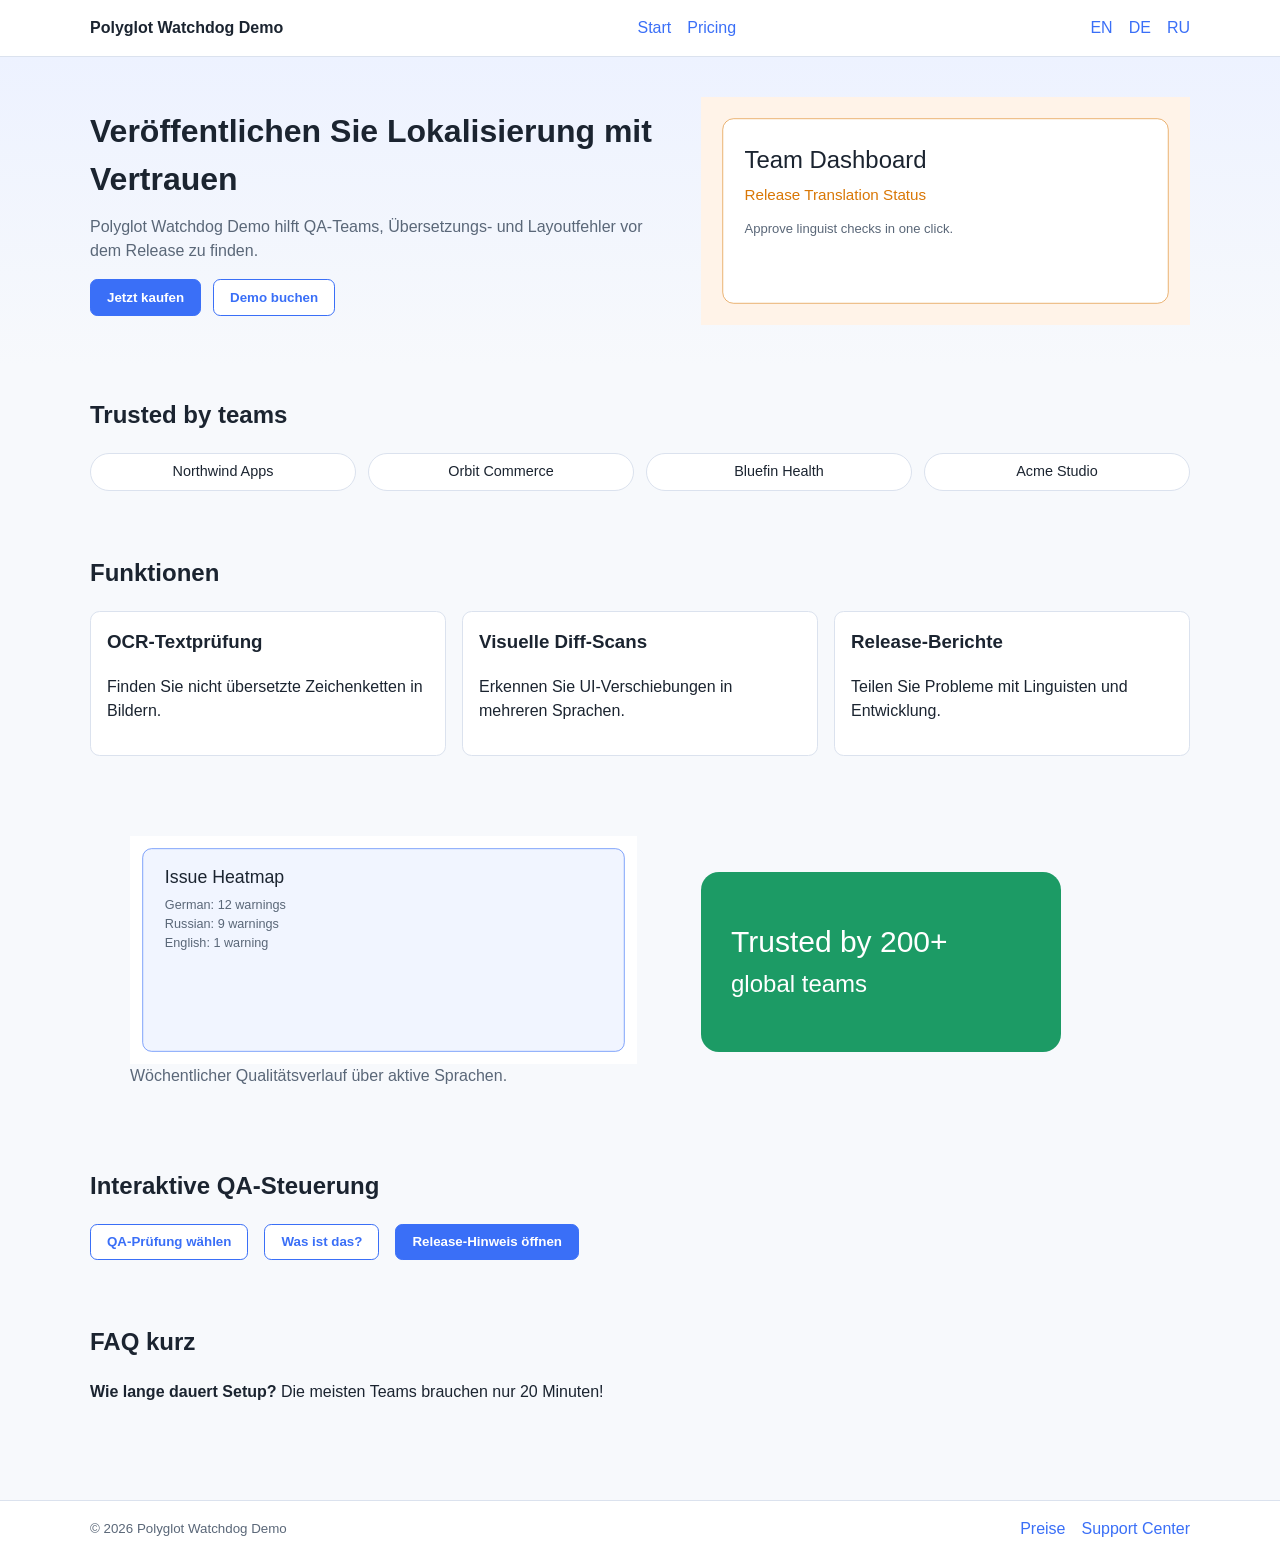
==== de/index.html @ 22793684 "Build static multilingual localization QA demo site" ====
<!doctype html>
<html lang="de">
<head>
  <meta charset="UTF-8">
  <meta name="viewport" content="width=device-width, initial-scale=1.0">
  <title>Polyglot Watchdog Demo - Startseite</title>
  <link rel="stylesheet" href="../css/styles.css">
</head>
<body>
  <header class="site-header">
    <div class="container header-inner">
      <a class="brand" href="./index.html" data-testid="brand-link">Polyglot Watchdog Demo</a>
      <nav aria-label="Hauptnavigation" data-testid="header-nav">
        <ul class="nav-list">
          <li><a href="./index.html" data-testid="nav-home">Start</a></li>
          <li><a href="./pricing.html" data-testid="nav-pricing">Pricing</a></li>
        </ul>
      </nav>
      <ul class="lang-list" aria-label="Sprachumschalter" data-testid="language-switcher">
        <li><a href="../en/index.html">EN</a></li>
        <li><a href="../de/index.html">DE</a></li>
        <li><a href="../ru/index.html">RU</a></li>
      </ul>
    </div>
  </header>

  <main>
    <section class="hero">
      <div class="container hero-grid">
        <div>
          <h1 data-testid="hero-title">Veröffentlichen Sie Lokalisierung mit Vertrauen</h1>
          <p>Polyglot Watchdog Demo hilft QA-Teams, Übersetzungs- und Layoutfehler vor dem Release zu finden.</p>
          <div class="button-row">
            <button class="btn" data-testid="hero-cta-primary">Jetzt kaufen</button>
            <button class="btn secondary" data-testid="hero-cta-secondary">Demo buchen</button>
          </div>
        </div>
        <img src="../assets/hero-wrong-english-on-de.svg" alt="Deutsche Dashboard-Illustration mit lokalisiertem Text" data-testid="hero-image">
      </div>
    </section>

    <section>
      <div class="container">
        <h2>Trusted by teams</h2>
        <div class="logos" data-testid="trusted-logos">
          <div class="logo-chip">Northwind Apps</div>
          <div class="logo-chip">Orbit Commerce</div>
          <div class="logo-chip">Bluefin Health</div>
          <div class="logo-chip">Acme Studio</div>
        </div>
      </div>
    </section>

    <section>
      <div class="container">
        <h2>Funktionen</h2>
        <div class="cards">
          <article class="card" data-testid="feature-card-1">
            <h3>OCR-Textprüfung</h3>
            <p>Finden Sie nicht übersetzte Zeichenketten in Bildern.</p>
          </article>
          <article class="card" data-testid="feature-card-2">
            <h3>Visuelle Diff-Scans</h3>
            <p>Erkennen Sie UI-Verschiebungen in mehreren Sprachen.</p>
          </article>
          <article class="card" data-testid="feature-card-3">
            <h3>Release-Berichte</h3>
            <p>Teilen Sie Probleme mit Linguisten und Entwicklung.</p>
          </article>
        </div>
      </div>
    </section>

    <section>
      <div class="container media-grid">
        <figure>
          <img src="../assets/screenshot-en.svg" alt="Lokalisierter Screenshot der Qualitätswarnungen" data-testid="screenshot-image">
          <figcaption class="muted">Wöchentlicher Qualitätsverlauf über aktive Sprachen.</figcaption>
        </figure>
        <img src="../assets/badge-en.svg" alt="Grünes Badge mit 200+ Teams" data-testid="badge-image">
      </div>
    </section>

    <section>
      <div class="container">
        <h2>Interaktive QA-Steuerung</h2>
        <div class="demo-row">
          <div class="dropdown" data-testid="dropdown-demo">
            <button class="btn secondary" data-testid="dropdown-toggle" aria-haspopup="true" aria-expanded="false" aria-controls="qa-dropdown-de">QA-Prüfung wählen</button>
            <div id="qa-dropdown-de" class="dropdown-menu" data-testid="dropdown-menu">
              <button type="button" data-testid="dropdown-option-1">Terminologie-Konsistenz</button>
              <button type="button" data-testid="dropdown-option-2">Screenshot OCR audit</button>
              <button type="button" data-testid="dropdown-option-3">Währungsformat-Validierung</button>
            </div>
          </div>

          <div class="tooltip-wrap">
            <button class="btn secondary" data-testid="tooltip-target" aria-describedby="tooltip-de">Was ist das?</button>
            <div id="tooltip-de" class="tooltip-box" role="tooltip" data-testid="help-tooltip">Tip: run this check before every Friday deploy.</div>
          </div>

          <button class="btn" data-testid="open-modal-button">Release-Hinweis öffnen</button>
        </div>
      </div>
    </section>

    <section>
      <div class="container">
        <h2>FAQ kurz</h2>
        <p><strong>Wie lange dauert Setup?</strong> Die meisten Teams brauchen nur 20 Minuten!</p>
      </div>
    </section>
  </main>

  <div class="modal" role="dialog" aria-modal="true" aria-hidden="true" data-testid="demo-modal">
    <div class="modal-content">
      <h3 data-testid="modal-title">Zusammenfassung zur Release-Bereitschaft</h3>
      <p data-testid="modal-body">Alle Übersetzungen sind perfekt und es gibt keine offenen Probleme.</p>
      <button class="btn" data-testid="close-modal-button">Schließen</button>
    </div>
  </div>

  <footer class="site-footer">
    <div class="container footer-inner">
      <small>© 2026 Polyglot Watchdog Demo</small>
      <ul class="footer-links" data-testid="footer-links">
        <li><a href="./pricing.html">Preise</a></li>
        <li><a href="./index.html">Support Center</a></li>
      </ul>
    </div>
  </footer>

  <script src="../js/main.js"></script>
</body>
</html>
---- css/styles.css ----
:root {
  --bg: #f7f9fc;
  --surface: #ffffff;
  --text: #1b2430;
  --muted: #5a6778;
  --primary: #3a6ff7;
  --primary-dark: #2953c9;
  --border: #dbe2ee;
  --success: #1c9b65;
}

* { box-sizing: border-box; }

body {
  margin: 0;
  font-family: Arial, Helvetica, sans-serif;
  color: var(--text);
  background: var(--bg);
  line-height: 1.5;
}

img { max-width: 100%; display: block; }

a { color: var(--primary); text-decoration: none; }
a:hover, a:focus { text-decoration: underline; }

.container {
  width: min(1100px, calc(100% - 2rem));
  margin: 0 auto;
}

.site-header, .site-footer {
  background: var(--surface);
  border-bottom: 1px solid var(--border);
}

.site-footer {
  border-top: 1px solid var(--border);
  border-bottom: none;
  margin-top: 3rem;
}

.header-inner, .footer-inner {
  display: flex;
  justify-content: space-between;
  align-items: center;
  padding: 1rem 0;
  gap: 1rem;
}

.brand {
  font-weight: 700;
  color: var(--text);
}

.nav-list, .lang-list, .footer-links {
  display: flex;
  list-style: none;
  margin: 0;
  padding: 0;
  gap: 1rem;
}

.hero {
  background: linear-gradient(180deg, #edf2ff 0%, #f7f9fc 100%);
  padding: 2.5rem 0;
}

.hero-grid, .media-grid {
  display: grid;
  grid-template-columns: 1.2fr 1fr;
  gap: 1.5rem;
  align-items: center;
}

.hero h1, .pricing-hero h1 { margin: 0 0 0.8rem; font-size: 2rem; }
.hero p, .pricing-hero p { margin-top: 0; color: var(--muted); }

.button-row { display: flex; gap: 0.75rem; flex-wrap: wrap; }

.btn {
  border: 1px solid var(--primary);
  background: var(--primary);
  color: #fff;
  padding: 0.6rem 1rem;
  border-radius: 0.45rem;
  cursor: pointer;
  font-weight: 600;
}

.btn:hover, .btn:focus { background: var(--primary-dark); }

.btn.secondary {
  background: #fff;
  color: var(--primary);
}

section { padding: 2rem 0; }

h2 { margin-top: 0; }

.cards {
  display: grid;
  grid-template-columns: repeat(3, 1fr);
  gap: 1rem;
}

.card {
  background: var(--surface);
  border: 1px solid var(--border);
  border-radius: 0.6rem;
  padding: 1rem;
}

.card h3 { margin-top: 0; }

.logos {
  display: grid;
  grid-template-columns: repeat(4, 1fr);
  gap: 0.75rem;
}

.logo-chip {
  background: var(--surface);
  border: 1px solid var(--border);
  border-radius: 999px;
  padding: 0.45rem 0.7rem;
  text-align: center;
  font-size: 0.9rem;
}

.demo-row {
  display: flex;
  flex-wrap: wrap;
  gap: 1rem;
  align-items: center;
}

.dropdown {
  position: relative;
  display: inline-block;
}

.dropdown-menu {
  position: absolute;
  top: calc(100% + 0.4rem);
  left: 0;
  min-width: 220px;
  background: var(--surface);
  border: 1px solid var(--border);
  border-radius: 0.5rem;
  padding: 0.35rem;
  display: none;
  z-index: 10;
}

.dropdown-menu.open { display: block; }

.dropdown-menu button {
  width: 100%;
  border: none;
  background: transparent;
  text-align: left;
  padding: 0.45rem;
  border-radius: 0.35rem;
}

.dropdown-menu button:hover,
.dropdown-menu button:focus { background: #edf2ff; }

.tooltip-wrap { position: relative; display: inline-block; }
.tooltip-box {
  position: absolute;
  left: 50%;
  transform: translateX(-50%);
  top: calc(100% + 0.5rem);
  background: #202938;
  color: #fff;
  padding: 0.45rem 0.55rem;
  border-radius: 0.35rem;
  font-size: 0.86rem;
  white-space: nowrap;
  display: none;
}
.tooltip-box.visible { display: block; }

.modal {
  position: fixed;
  inset: 0;
  background: rgba(0,0,0,0.45);
  display: none;
  align-items: center;
  justify-content: center;
  padding: 1rem;
}
.modal.open { display: flex; }

.modal-content {
  background: #fff;
  border-radius: 0.65rem;
  max-width: 500px;
  width: 100%;
  padding: 1rem;
}

.pricing-grid {
  display: grid;
  grid-template-columns: repeat(3, 1fr);
  gap: 1rem;
}

.price {
  font-size: 2rem;
  font-weight: 700;
  margin: 0.5rem 0;
}

table {
  width: 100%;
  border-collapse: collapse;
  background: var(--surface);
}
th, td {
  border: 1px solid var(--border);
  padding: 0.6rem;
  text-align: left;
}

small, .muted { color: var(--muted); }

@media (max-width: 900px) {
  .hero-grid, .media-grid, .cards, .pricing-grid, .logos { grid-template-columns: 1fr; }
  .header-inner, .footer-inner { flex-direction: column; align-items: flex-start; }
}
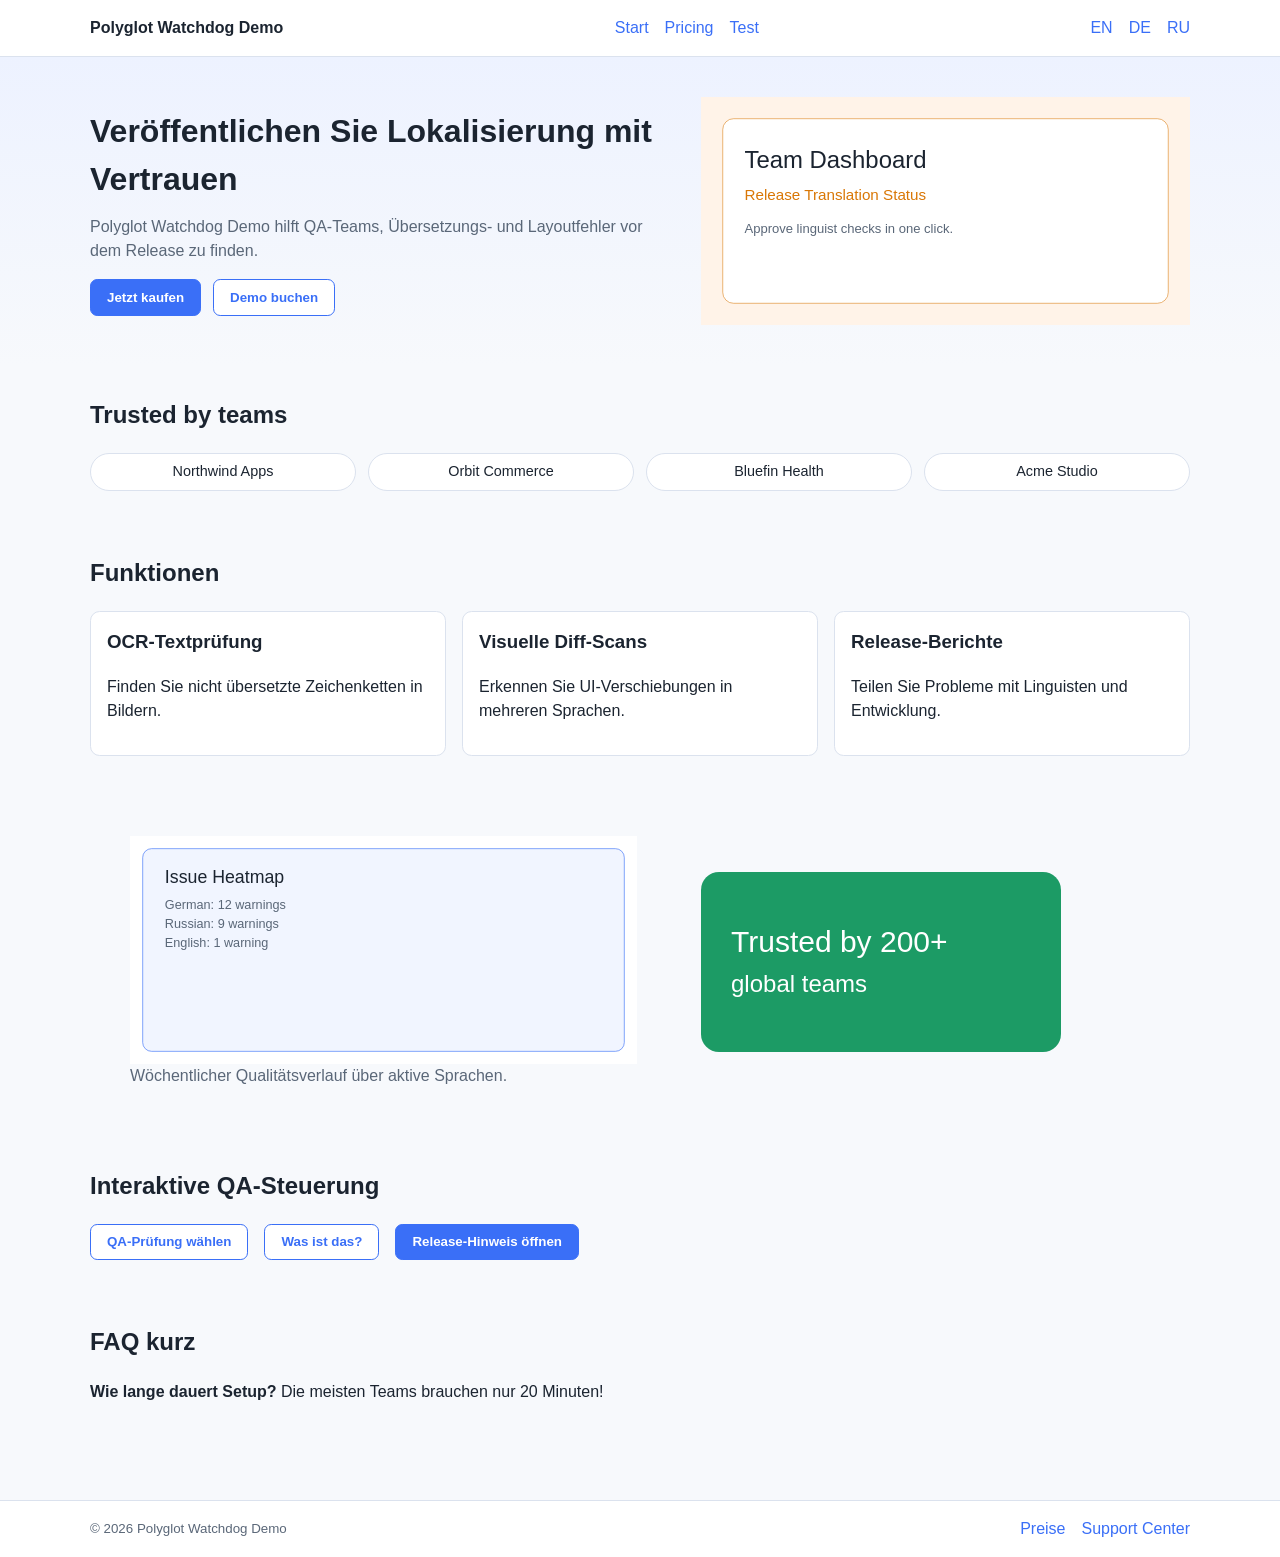
==== commit 42a6a572: "Add minimal localized test pages for EN DE RU" ====
--- a/de/index.html
+++ b/de/index.html
@@ -14,6 +14,7 @@
         <ul class="nav-list">
           <li><a href="./index.html" data-testid="nav-home">Start</a></li>
           <li><a href="./pricing.html" data-testid="nav-pricing">Pricing</a></li>
+          <li><a href="./test.html" data-testid="nav-test">Test</a></li>
         </ul>
       </nav>
       <ul class="lang-list" aria-label="Sprachumschalter" data-testid="language-switcher">
@@ -32,7 +33,7 @@
           <p>Polyglot Watchdog Demo hilft QA-Teams, Übersetzungs- und Layoutfehler vor dem Release zu finden.</p>
           <div class="button-row">
             <button class="btn" data-testid="hero-cta-primary">Jetzt kaufen</button>
-            <button class="btn secondary" data-testid="hero-cta-secondary">Demo buchen</button>
+            <button class="btn secondary" data-testid="hero-cta-secondary"><span data-testid="hero-cta-secondary-wrap"><span>Demo</span> <span>buchen</span></span></button>
           </div>
         </div>
         <img src="../assets/hero-wrong-english-on-de.svg" alt="Deutsche Dashboard-Illustration mit lokalisiertem Text" data-testid="hero-image">
